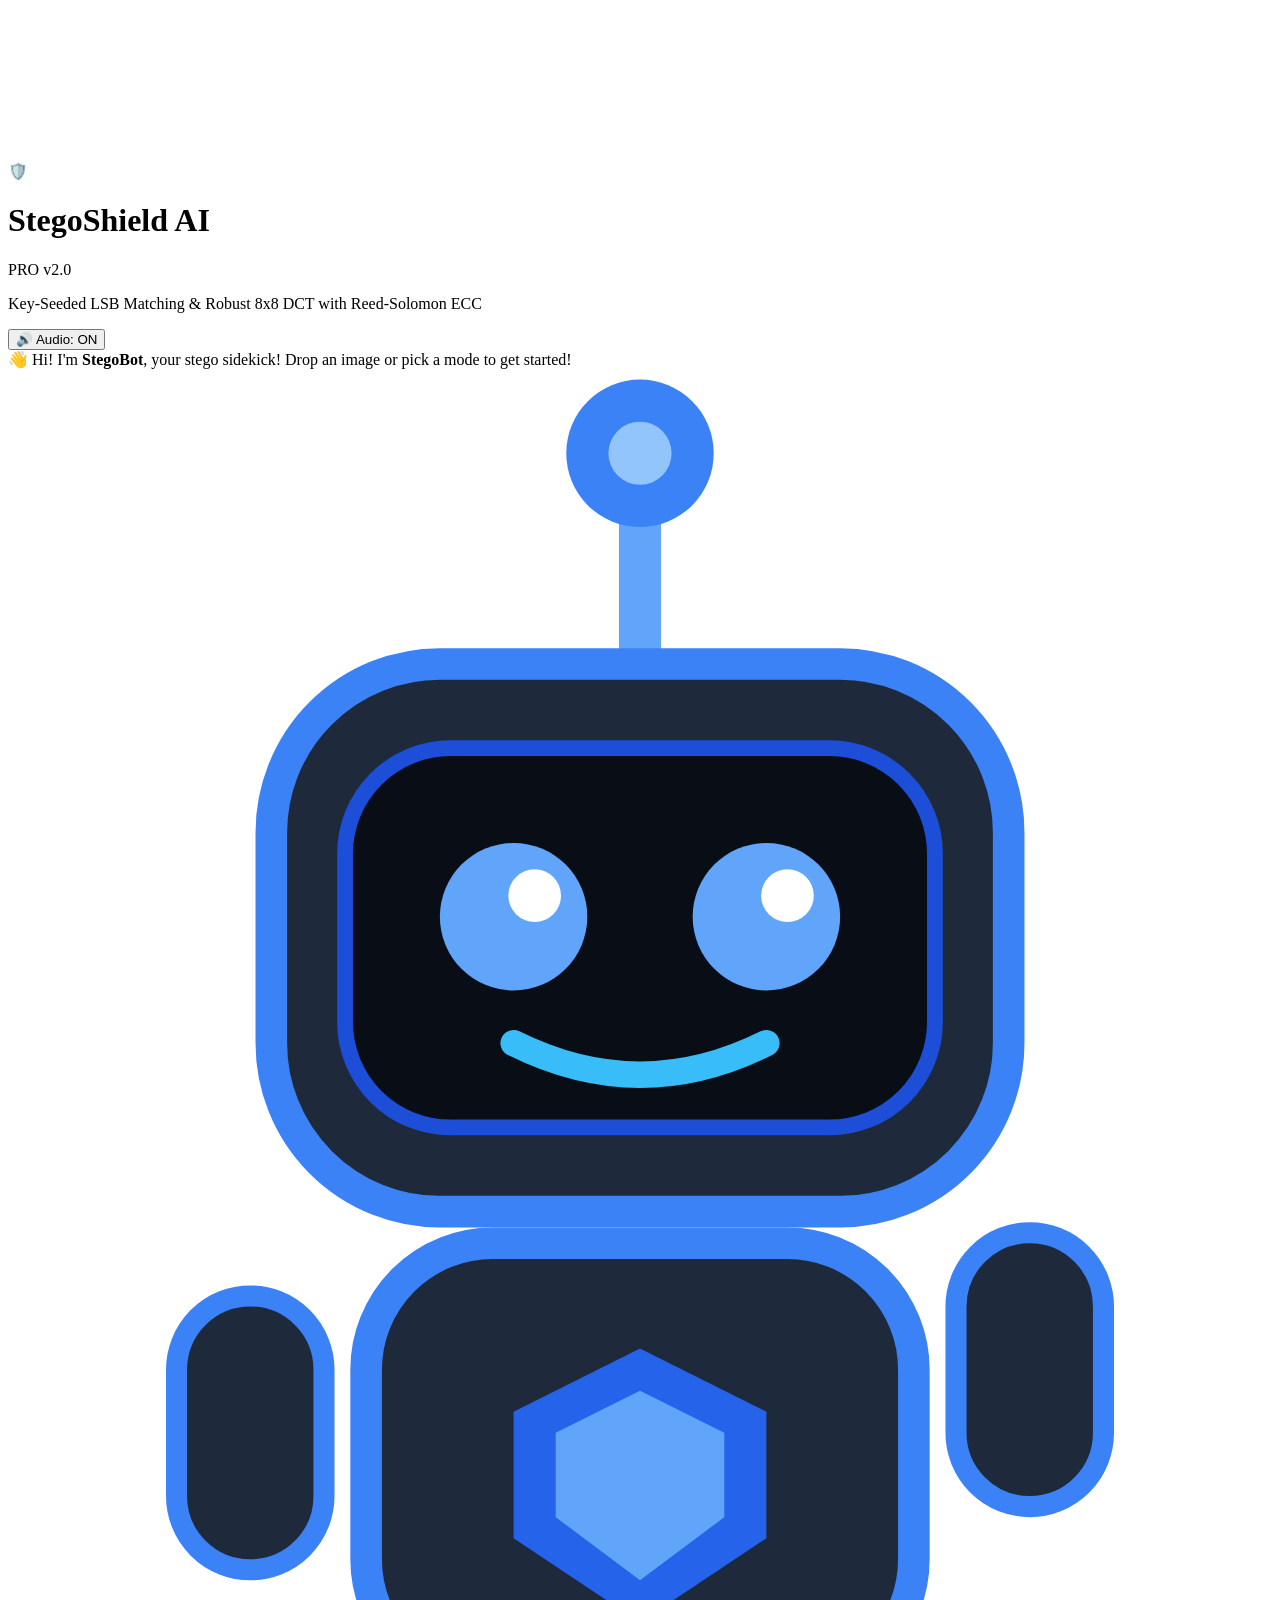
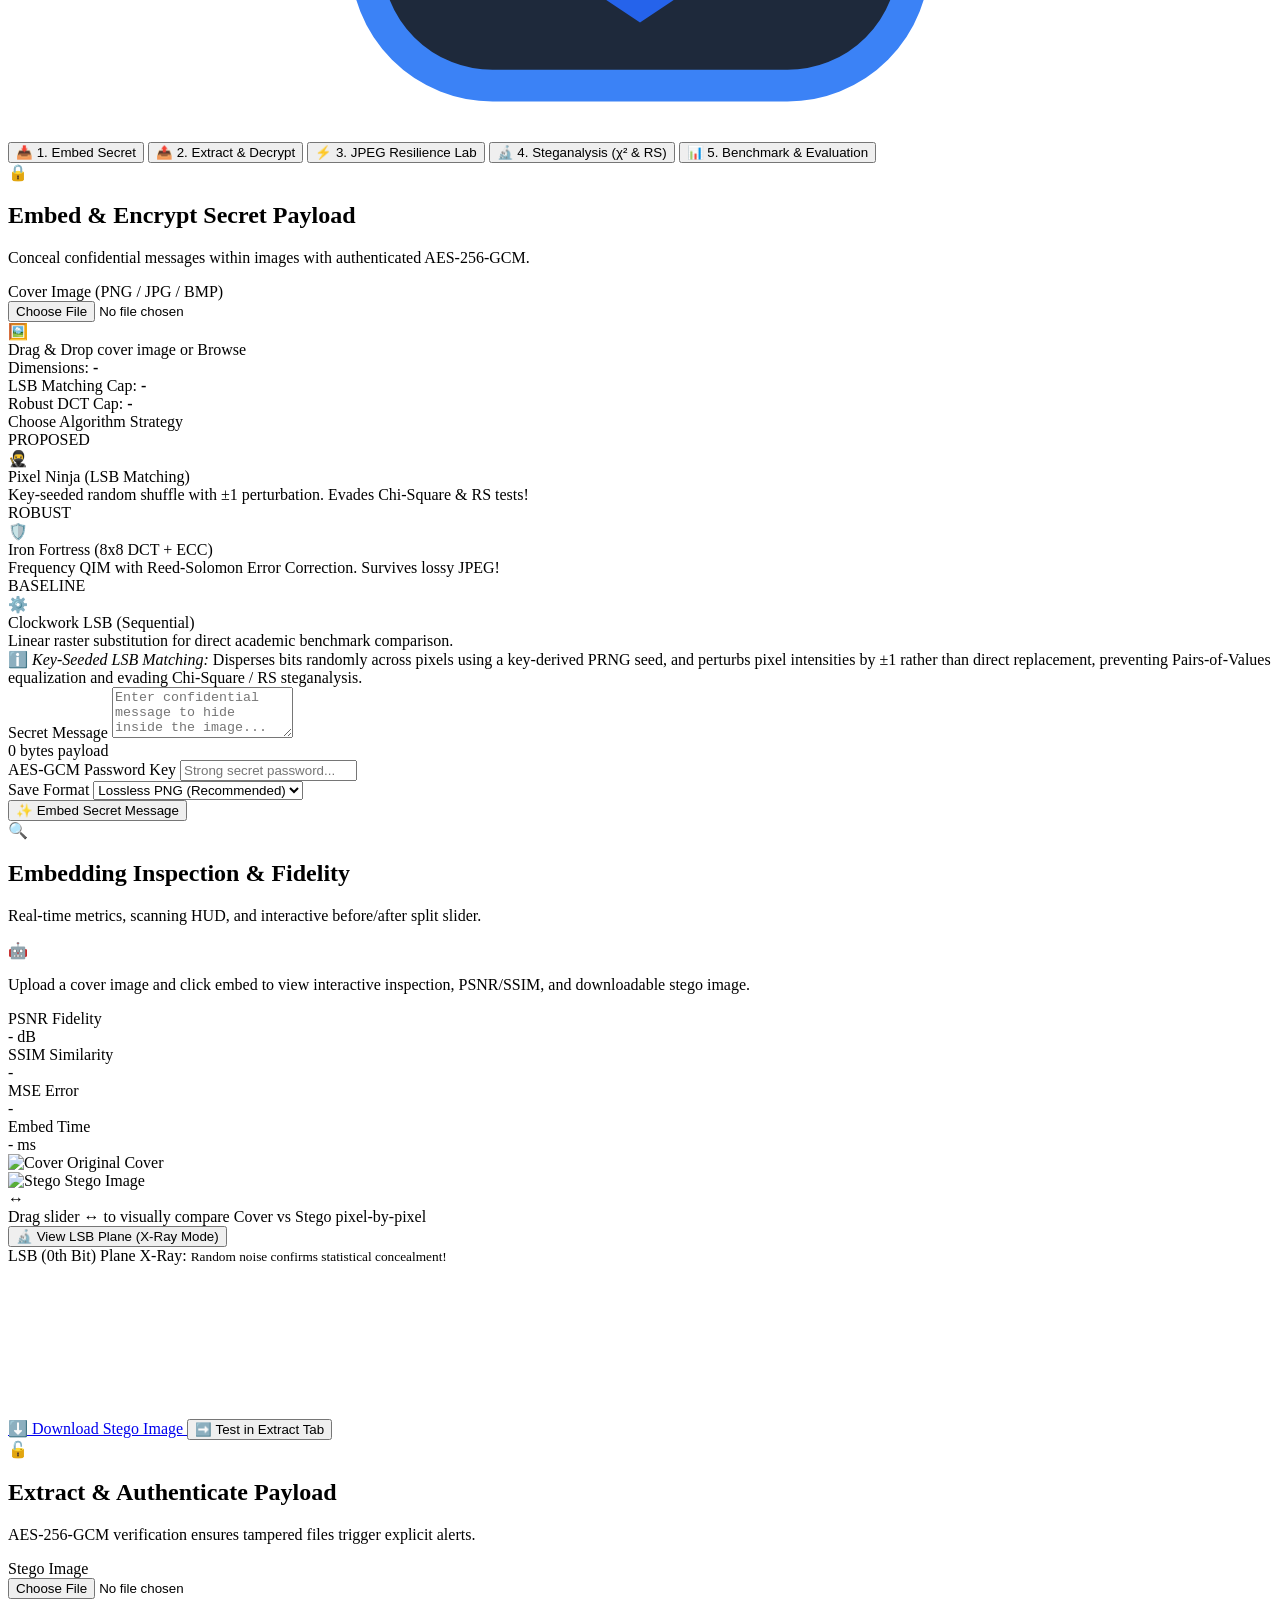
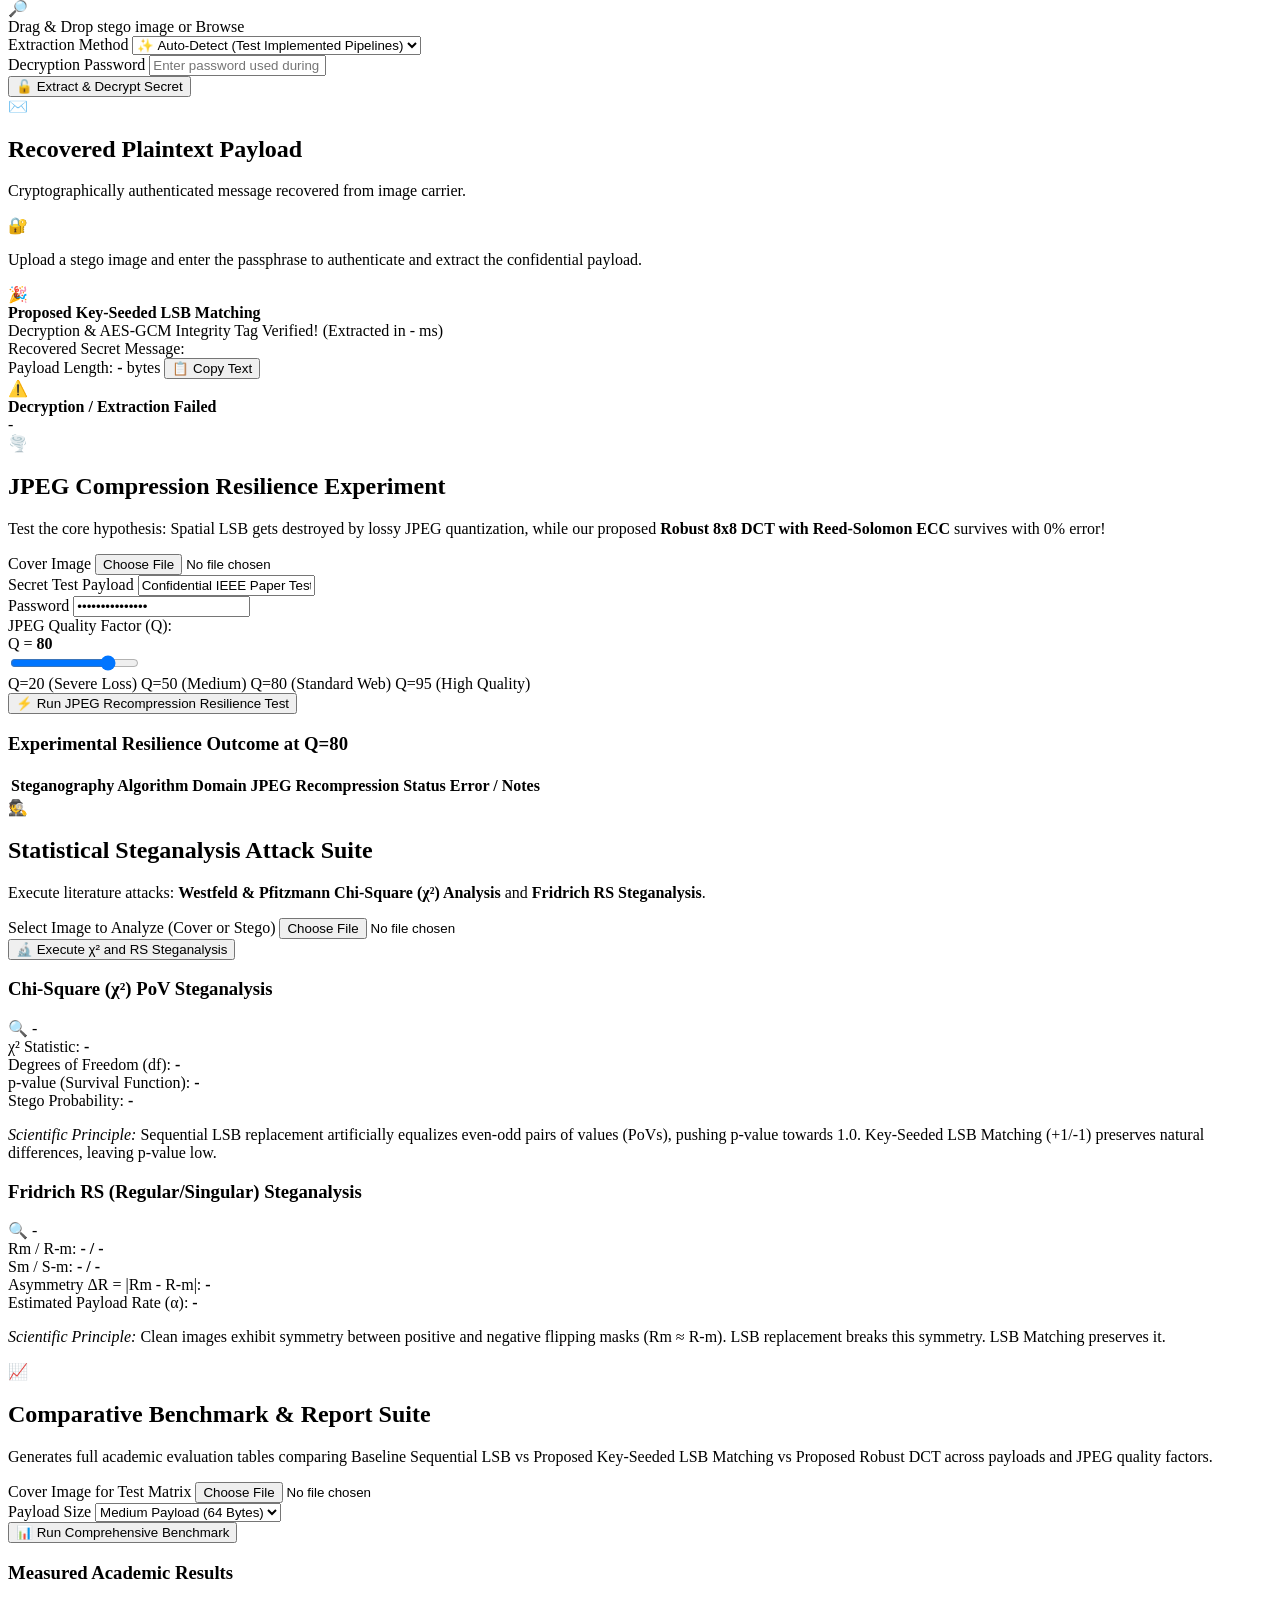
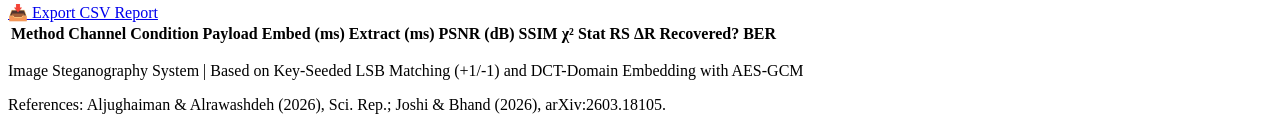
==== index.html @ 486f5456 "Add files via upload" ====
<!DOCTYPE html>
<html lang="en">
<head>
    <meta charset="UTF-8">
    <meta name="viewport" content="width=device-width, initial-scale=1.0">
    <title>StegoShield AI | Interactive Image Steganography Suite</title>
    <link rel="stylesheet" href="/static/css/style.css">
    <link rel="preconnect" href="https://fonts.googleapis.com">
    <link rel="preconnect" href="https://fonts.gstatic.com" crossorigin>
    <link href="https://fonts.googleapis.com/css2?family=Plus+Jakarta+Sans:wght@300;400;500;600;700;800&family=JetBrains+Mono:wght@400;500;600;700&family=Fredoka:wght@500;600;700&display=swap" rel="stylesheet">
</head>
<body>
    <!-- Background Animated Canvas -->
    <canvas id="bgCanvas" class="bg-canvas"></canvas>

    <!-- Confetti Canvas for Celebrations -->
    <canvas id="confettiCanvas" class="confetti-canvas"></canvas>

    <!-- Top Header -->
    <header class="app-header">
        <div class="header-container">
            <div class="logo-group">
                <div class="logo-icon-pulse">
                    <span class="logo-icon">🛡️</span>
                    <span class="pulse-ring"></span>
                </div>
                <div>
                    <div class="brand-row">
                        <h1 class="logo-title">StegoShield AI</h1>
                        <span class="version-tag">PRO v2.0</span>
                    </div>
                    <p class="logo-subtitle">Key-Seeded LSB Matching & Robust 8x8 DCT with Reed-Solomon ECC</p>
                </div>
            </div>

            <div class="header-actions">
                <button id="sfxToggleBtn" class="header-btn sfx-btn" title="Toggle Cyber Audio FX">
                    <span id="sfxIcon">🔊</span> <span class="btn-text">Audio: ON</span>
                </button>
            </div>
        </div>
    </header>

    <!-- Floating Interactive Mascot: StegoBot -->
    <aside class="mascot-container" id="stegoBotMascot" title="Click me to chat!">
        <div class="mascot-speech-bubble" id="mascotBubble">
            <span id="mascotText">👋 Hi! I'm <strong>StegoBot</strong>, your stego sidekick! Drop an image or pick a mode to get started!</span>
            <div class="bubble-arrow"></div>
        </div>
        <div class="mascot-body-wrapper">
            <!-- Animated SVG Robot Mascot -->
            <svg class="mascot-svg" viewBox="0 0 120 130" xmlns="http://www.w3.org/2000/svg">
                <!-- Antenna -->
                <line x1="60" y1="28" x2="60" y2="10" stroke="#60a5fa" stroke-width="4" stroke-linecap="round"/>
                <circle cx="60" cy="8" r="7" fill="#3b82f6" class="antenna-glow"/>
                <circle cx="60" cy="8" r="3" fill="#93c5fd"/>
                <!-- Head -->
                <rect x="25" y="28" width="70" height="52" rx="16" fill="#1e293b" stroke="#3b82f6" stroke-width="3"/>
                <!-- Screen Face -->
                <rect x="32" y="36" width="56" height="36" rx="10" fill="#090d16" stroke="#1d4ed8" stroke-width="1.5"/>
                <!-- Eyes (Animated) -->
                <g class="mascot-eyes">
                    <circle cx="48" cy="52" r="7" fill="#60a5fa" class="robot-eye"/>
                    <circle cx="72" cy="52" r="7" fill="#60a5fa" class="robot-eye"/>
                    <circle cx="50" cy="50" r="2.5" fill="#ffffff"/>
                    <circle cx="74" cy="50" r="2.5" fill="#ffffff"/>
                </g>
                <!-- Mouth / Waveform -->
                <path d="M 48 64 Q 60 70 72 64" fill="transparent" stroke="#38bdf8" stroke-width="2.5" stroke-linecap="round" class="robot-mouth"/>
                <!-- Body -->
                <rect x="34" y="83" width="52" height="42" rx="12" fill="#1e293b" stroke="#3b82f6" stroke-width="3"/>
                <!-- Core Badge (Glowing Shield) -->
                <polygon points="60,93 72,99 72,111 60,119 48,111 48,99" fill="#2563eb" class="core-shield"/>
                <polygon points="60,97 68,101 68,109 60,115 52,109 52,101" fill="#60a5fa"/>
                <!-- Left Hand -->
                <rect x="16" y="88" width="14" height="26" rx="7" fill="#1e293b" stroke="#3b82f6" stroke-width="2" class="left-arm"/>
                <!-- Right Hand (Waving) -->
                <g class="right-arm-wave">
                    <rect x="90" y="82" width="14" height="26" rx="7" fill="#1e293b" stroke="#3b82f6" stroke-width="2"/>
                </g>
            </svg>
            <div class="mascot-shadow"></div>
        </div>
    </aside>

    <!-- Main Container -->
    <main class="main-container">
        <!-- Navigation Tabs -->
        <nav class="nav-tabs" id="mainTabs">
            <button class="tab-btn active" data-tab="embed-tab">
                <span class="tab-icon">📥</span> 1. Embed Secret
            </button>
            <button class="tab-btn" data-tab="extract-tab">
                <span class="tab-icon">📤</span> 2. Extract & Decrypt
            </button>
            <button class="tab-btn" data-tab="jpeg-tab">
                <span class="tab-icon">⚡</span> 3. JPEG Resilience Lab
            </button>
            <button class="tab-btn" data-tab="steganalysis-tab">
                <span class="tab-icon">🔬</span> 4. Steganalysis (χ² & RS)
            </button>
            <button class="tab-btn" data-tab="benchmark-tab">
                <span class="tab-icon">📊</span> 5. Benchmark & Evaluation
            </button>
        </nav>

        <!-- TAB 1: EMBED SECRET -->
        <section id="embed-tab" class="tab-content active">
            <div class="card-grid">
                <!-- Embedding Form -->
                <div class="glass-card">
                    <div class="card-header-styled">
                        <div class="header-icon-box">🔒</div>
                        <div>
                            <h2 class="card-title">Embed & Encrypt Secret Payload</h2>
                            <p class="card-desc">Conceal confidential messages within images with authenticated AES-256-GCM.</p>
                        </div>
                    </div>
                    
                    <form id="embedForm">
                        <div class="form-group">
                            <label class="form-label">Cover Image (PNG / JPG / BMP)</label>
                            <div class="upload-dropzone animated-dropzone" id="embedDropzone">
                                <input type="file" id="embedCoverInput" accept="image/*" class="file-input" required>
                                <div class="dropzone-text">
                                    <div class="upload-art-icon">🖼️</div>
                                    <span class="dropzone-prompt">Drag & Drop cover image or <span class="highlight-link">Browse</span></span>
                                    <span class="file-name" id="embedCoverName"></span>
                                </div>
                            </div>
                            <!-- Live Capacity Indicator -->
                            <div id="capacityInfo" class="capacity-info hidden">
                                <div class="capacity-badge pulse-badge">
                                    <span class="badge-label">Dimensions:</span> <strong id="capDims">-</strong>
                                </div>
                                <div class="capacity-badge">
                                    <span class="badge-label">LSB Matching Cap:</span> <strong id="capMatch">-</strong>
                                </div>
                                <div class="capacity-badge">
                                    <span class="badge-label">Robust DCT Cap:</span> <strong id="capDct">-</strong>
                                </div>
                            </div>
                        </div>

                        <!-- Cartoon Algorithm Selector Cards -->
                        <div class="form-group">
                            <label class="form-label">Choose Algorithm Strategy</label>
                            <div class="algo-cards-grid">
                                <div class="algo-card active" data-algo="matching">
                                    <div class="algo-badge">PROPOSED</div>
                                    <div class="algo-icon">🥷</div>
                                    <div class="algo-title">Pixel Ninja (LSB Matching)</div>
                                    <div class="algo-desc">Key-seeded random shuffle with ±1 perturbation. Evades Chi-Square & RS tests!</div>
                                </div>
                                <div class="algo-card" data-algo="dct">
                                    <div class="algo-badge">ROBUST</div>
                                    <div class="algo-icon">🛡️</div>
                                    <div class="algo-title">Iron Fortress (8x8 DCT + ECC)</div>
                                    <div class="algo-desc">Frequency QIM with Reed-Solomon Error Correction. Survives lossy JPEG!</div>
                                </div>
                                <div class="algo-card" data-algo="sequential">
                                    <div class="algo-badge baseline">BASELINE</div>
                                    <div class="algo-icon">⚙️</div>
                                    <div class="algo-title">Clockwork LSB (Sequential)</div>
                                    <div class="algo-desc">Linear raster substitution for direct academic benchmark comparison.</div>
                                </div>
                            </div>
                            <input type="hidden" id="embedMethod" value="matching">
                            <div class="method-hint" id="methodHint">
                                ℹ️ <em>Key-Seeded LSB Matching:</em> Disperses bits randomly across pixels using a key-derived PRNG seed, and perturbs pixel intensities by ±1 rather than direct replacement, preventing Pairs-of-Values equalization and evading Chi-Square / RS steganalysis.
                            </div>
                        </div>

                        <div class="form-group">
                            <label class="form-label">Secret Message</label>
                            <textarea id="embedMessage" class="form-textarea" rows="3" placeholder="Enter confidential message to hide inside the image..." required></textarea>
                            <div class="char-count"><span id="msgByteCount">0</span> bytes payload</div>
                        </div>

                        <div class="form-row">
                            <div class="form-group flex-1">
                                <label class="form-label">AES-GCM Password Key</label>
                                <input type="password" id="embedPassword" class="form-input" placeholder="Strong secret password..." required>
                            </div>
                            <div class="form-group">
                                <label class="form-label">Save Format</label>
                                <select id="embedFormat" class="form-select">
                                    <option value="png" selected>Lossless PNG (Recommended)</option>
                                    <option value="jpeg">Lossy JPEG (For DCT Mode)</option>
                                </select>
                            </div>
                        </div>

                        <button type="submit" class="btn btn-primary btn-glow" id="embedSubmitBtn">
                            <span>✨ Embed Secret Message</span>
                        </button>
                    </form>
                </div>

                <!-- Embedding Results -->
                <div class="glass-card" id="embedResultCard">
                    <div class="card-header-styled">
                        <div class="header-icon-box accent">🔍</div>
                        <div>
                            <h2 class="card-title">Embedding Inspection & Fidelity</h2>
                            <p class="card-desc">Real-time metrics, scanning HUD, and interactive before/after split slider.</p>
                        </div>
                    </div>

                    <div id="embedPlaceholder" class="empty-state">
                        <div class="empty-animated-robot">🤖</div>
                        <p>Upload a cover image and click embed to view interactive inspection, PSNR/SSIM, and downloadable stego image.</p>
                    </div>

                    <div id="embedResultDetails" class="hidden">
                        <!-- Metrics Badges with Animated Counters -->
                        <div class="metrics-grid">
                            <div class="metric-box">
                                <div class="metric-title">PSNR Fidelity</div>
                                <div class="metric-value text-accent" id="resPsnr">- dB</div>
                            </div>
                            <div class="metric-box">
                                <div class="metric-title">SSIM Similarity</div>
                                <div class="metric-value text-success" id="resSsim">-</div>
                            </div>
                            <div class="metric-box">
                                <div class="metric-title">MSE Error</div>
                                <div class="metric-value" id="resMse">-</div>
                            </div>
                            <div class="metric-box">
                                <div class="metric-title">Embed Time</div>
                                <div class="metric-value" id="resTime">- ms</div>
                            </div>
                        </div>

                        <!-- Interactive Split Comparison Slider -->
                        <div class="split-slider-container" id="splitSliderContainer">
                            <div class="scan-laser-line" id="scanLaser"></div>
                            <div class="split-img-box split-cover">
                                <img id="coverPreview" src="" alt="Cover" class="split-img">
                                <span class="split-label left">Original Cover</span>
                            </div>
                            <div class="split-img-box split-stego" id="stegoSplitLayer">
                                <img id="stegoPreview" src="" alt="Stego" class="split-img">
                                <span class="split-label right">Stego Image</span>
                            </div>
                            <div class="split-handle" id="splitHandle">
                                <div class="handle-line"></div>
                                <div class="handle-knob">↔</div>
                            </div>
                        </div>
                        <div class="slider-tip-text">Drag slider ↔ to visually compare Cover vs Stego pixel-by-pixel</div>

                        <!-- Interactive Bit-Plane X-Ray Canvas -->
                        <div class="bitplane-controls">
                            <button type="button" class="btn btn-secondary btn-sm" id="toggleBitplaneBtn">
                                🔬 View LSB Plane (X-Ray Mode)
                            </button>
                        </div>
                        <div id="bitplaneWrapper" class="bitplane-box hidden">
                            <div class="bitplane-header">
                                <span>LSB (0th Bit) Plane X-Ray:</span>
                                <small id="bitplaneNote">Random noise confirms statistical concealment!</small>
                            </div>
                            <canvas id="bitplaneCanvas" class="bitplane-canvas"></canvas>
                        </div>

                        <div class="action-buttons mt-3">
                            <a id="downloadStegoLink" href="#" download class="btn btn-success btn-glow">
                                ⬇️ Download Stego Image
                            </a>
                            <button id="sendToExtractBtn" class="btn btn-secondary">
                                ➡️ Test in Extract Tab
                            </button>
                        </div>
                    </div>
                </div>
            </div>
        </section>

        <!-- TAB 2: EXTRACT SECRET -->
        <section id="extract-tab" class="tab-content">
            <div class="card-grid">
                <div class="glass-card">
                    <div class="card-header-styled">
                        <div class="header-icon-box">🔓</div>
                        <div>
                            <h2 class="card-title">Extract & Authenticate Payload</h2>
                            <p class="card-desc">AES-256-GCM verification ensures tampered files trigger explicit alerts.</p>
                        </div>
                    </div>
                    
                    <form id="extractForm">
                        <div class="form-group">
                            <label class="form-label">Stego Image</label>
                            <div class="upload-dropzone animated-dropzone" id="extractDropzone">
                                <input type="file" id="extractImageInput" accept="image/*" class="file-input" required>
                                <div class="dropzone-text">
                                    <div class="upload-art-icon">🔎</div>
                                    <span class="dropzone-prompt">Drag & Drop stego image or <span class="highlight-link">Browse</span></span>
                                    <span class="file-name" id="extractImageName"></span>
                                </div>
                            </div>
                        </div>

                        <div class="form-group">
                            <label class="form-label">Extraction Method</label>
                            <select id="extractMethod" class="form-select">
                                <option value="auto" selected>✨ Auto-Detect (Test Implemented Pipelines)</option>
                                <option value="matching">🥷 Proposed: Key-Seeded LSB Matching</option>
                                <option value="dct">🛡️ Proposed: Robust DCT + Reed-Solomon</option>
                                <option value="sequential">⚙️ Baseline: Sequential LSB</option>
                            </select>
                        </div>

                        <div class="form-group">
                            <label class="form-label">Decryption Password</label>
                            <input type="password" id="extractPassword" class="form-input" placeholder="Enter password used during embedding..." required>
                        </div>

                        <button type="submit" class="btn btn-primary btn-glow" id="extractSubmitBtn">
                            <span>🔓 Extract & Decrypt Secret</span>
                        </button>
                    </form>
                </div>

                <div class="glass-card">
                    <div class="card-header-styled">
                        <div class="header-icon-box success">✉️</div>
                        <div>
                            <h2 class="card-title">Recovered Plaintext Payload</h2>
                            <p class="card-desc">Cryptographically authenticated message recovered from image carrier.</p>
                        </div>
                    </div>

                    <div id="extractPlaceholder" class="empty-state">
                        <div class="empty-animated-robot">🔐</div>
                        <p>Upload a stego image and enter the passphrase to authenticate and extract the confidential payload.</p>
                    </div>

                    <div id="extractResultDetails" class="hidden">
                        <div class="status-banner success-banner pulse-border">
                            <span class="banner-icon">🎉</span>
                            <div>
                                <strong id="extractMethodBadge">Proposed Key-Seeded LSB Matching</strong>
                                <div>Decryption & AES-GCM Integrity Tag Verified! (Extracted in <span id="extractTime">-</span> ms)</div>
                            </div>
                        </div>

                        <div class="form-group mt-4">
                            <label class="form-label">Recovered Secret Message:</label>
                            <div class="recovered-box" id="extractedMessageText"></div>
                        </div>

                        <div class="meta-row">
                            <span>Payload Length: <strong id="extractedLength">-</strong> bytes</span>
                            <button id="copyExtractedBtn" class="btn btn-sm btn-secondary">📋 Copy Text</button>
                        </div>
                    </div>

                    <div id="extractErrorDetails" class="hidden">
                        <div class="status-banner error-banner">
                            <span class="banner-icon">⚠️</span>
                            <div>
                                <strong>Decryption / Extraction Failed</strong>
                                <div id="extractErrorMsg">-</div>
                            </div>
                        </div>
                    </div>
                </div>
            </div>
        </section>

        <!-- TAB 3: JPEG RESILIENCE LAB -->
        <section id="jpeg-tab" class="tab-content">
            <div class="glass-card">
                <div class="card-header-styled">
                    <div class="header-icon-box warning">🌪️</div>
                    <div>
                        <h2 class="card-title">JPEG Compression Resilience Experiment</h2>
                        <p class="card-desc">
                            Test the core hypothesis: Spatial LSB gets destroyed by lossy JPEG quantization, while our proposed <strong>Robust 8x8 DCT with Reed-Solomon ECC</strong> survives with 0% error!
                        </p>
                    </div>
                </div>

                <div class="lab-controls">
                    <div class="form-row">
                        <div class="form-group flex-1">
                            <label class="form-label">Cover Image</label>
                            <input type="file" id="jpegLabCover" accept="image/*" class="form-input">
                        </div>
                        <div class="form-group flex-1">
                            <label class="form-label">Secret Test Payload</label>
                            <input type="text" id="jpegLabMessage" value="Confidential IEEE Paper Test Message 2026!" class="form-input">
                        </div>
                        <div class="form-group">
                            <label class="form-label">Password</label>
                            <input type="password" id="jpegLabPassword" value="RobustSecret123" class="form-input">
                        </div>
                    </div>

                    <div class="slider-group">
                        <div class="slider-header-flex">
                            <label class="form-label">JPEG Quality Factor (Q):</label>
                            <div class="slider-badge" id="jpegQBadge">Q = <strong id="jpegQVal">80</strong></div>
                        </div>
                        <input type="range" id="jpegQSlider" min="20" max="95" value="80" class="form-slider">
                        <div class="slider-ticks">
                            <span>Q=20 (Severe Loss)</span>
                            <span>Q=50 (Medium)</span>
                            <span>Q=80 (Standard Web)</span>
                            <span>Q=95 (High Quality)</span>
                        </div>
                    </div>

                    <button class="btn btn-accent btn-glow mt-3" id="runJpegLabBtn">
                        ⚡ Run JPEG Recompression Resilience Test
                    </button>
                </div>

                <!-- Results Table -->
                <div id="jpegLabResults" class="mt-4 hidden">
                    <h3 class="subsection-title">Experimental Resilience Outcome at Q=<span id="reportQ">80</span></h3>
                    <div class="table-responsive">
                        <table class="data-table">
                            <thead>
                                <tr>
                                    <th>Steganography Algorithm</th>
                                    <th>Domain</th>
                                    <th>JPEG Recompression Status</th>
                                    <th>Error / Notes</th>
                                </tr>
                            </thead>
                            <tbody id="jpegLabTableBody">
                                <!-- Populated dynamically -->
                            </tbody>
                        </table>
                    </div>
                </div>
            </div>
        </section>

        <!-- TAB 4: STEGANALYSIS LAB (CHI-SQUARE & RS) -->
        <section id="steganalysis-tab" class="tab-content">
            <div class="glass-card">
                <div class="card-header-styled">
                    <div class="header-icon-box danger">🕵️</div>
                    <div>
                        <h2 class="card-title">Statistical Steganalysis Attack Suite</h2>
                        <p class="card-desc">
                            Execute literature attacks: <strong>Westfeld & Pfitzmann Chi-Square (χ²) Analysis</strong> and <strong>Fridrich RS Steganalysis</strong>.
                        </p>
                    </div>
                </div>

                <div class="form-row">
                    <div class="form-group flex-1">
                        <label class="form-label">Select Image to Analyze (Cover or Stego)</label>
                        <input type="file" id="steganalysisInput" accept="image/*" class="form-input">
                    </div>
                    <div class="form-group align-end">
                        <button class="btn btn-primary btn-glow" id="runSteganalysisBtn">
                            🔬 Execute χ² and RS Steganalysis
                        </button>
                    </div>
                </div>

                <div id="steganalysisResults" class="mt-4 hidden">
                    <div class="card-grid">
                        <!-- Chi Square Card -->
                        <div class="metric-card hover-glow">
                            <h3 class="metric-card-title">Chi-Square (χ²) PoV Steganalysis</h3>
                            <div class="verdict-banner" id="chiVerdictBanner">
                                <span id="chiVerdictIcon">🔍</span> <span id="chiVerdictText">-</span>
                            </div>
                            <div class="metric-list">
                                <div class="metric-item">
                                    <span>χ² Statistic:</span> <strong id="chiStat">-</strong>
                                </div>
                                <div class="metric-item">
                                    <span>Degrees of Freedom (df):</span> <strong id="chiDf">-</strong>
                                </div>
                                <div class="metric-item">
                                    <span>p-value (Survival Function):</span> <strong id="chiPval">-</strong>
                                </div>
                                <div class="metric-item">
                                    <span>Stego Probability:</span> <strong id="chiProb">-</strong>
                                </div>
                            </div>
                            <p class="metric-explanation">
                                <em>Scientific Principle:</em> Sequential LSB replacement artificially equalizes even-odd pairs of values (PoVs), pushing p-value towards 1.0. Key-Seeded LSB Matching (+1/-1) preserves natural differences, leaving p-value low.
                            </p>
                        </div>

                        <!-- RS Steganalysis Card -->
                        <div class="metric-card hover-glow">
                            <h3 class="metric-card-title">Fridrich RS (Regular/Singular) Steganalysis</h3>
                            <div class="verdict-banner" id="rsVerdictBanner">
                                <span id="rsVerdictIcon">🔍</span> <span id="rsVerdictText">-</span>
                            </div>
                            <div class="metric-list">
                                <div class="metric-item">
                                    <span>Rm / R-m:</span> <strong><span id="rsRm">-</span> / <span id="rsRneg">-</span></strong>
                                </div>
                                <div class="metric-item">
                                    <span>Sm / S-m:</span> <strong><span id="rsSm">-</span> / <span id="rsSneg">-</span></strong>
                                </div>
                                <div class="metric-item">
                                    <span>Asymmetry ΔR = |Rm - R-m|:</span> <strong id="rsDeltaR">-</strong>
                                </div>
                                <div class="metric-item">
                                    <span>Estimated Payload Rate (α):</span> <strong id="rsPayload">-</strong>
                                </div>
                            </div>
                            <p class="metric-explanation">
                                <em>Scientific Principle:</em> Clean images exhibit symmetry between positive and negative flipping masks (Rm ≈ R-m). LSB replacement breaks this symmetry. LSB Matching preserves it.
                            </p>
                        </div>
                    </div>
                </div>
            </div>
        </section>

        <!-- TAB 5: BENCHMARK & EVALUATION -->
        <section id="benchmark-tab" class="tab-content">
            <div class="glass-card">
                <div class="card-header-styled">
                    <div class="header-icon-box accent">📈</div>
                    <div>
                        <h2 class="card-title">Comparative Benchmark & Report Suite</h2>
                        <p class="card-desc">
                            Generates full academic evaluation tables comparing Baseline Sequential LSB vs Proposed Key-Seeded LSB Matching vs Proposed Robust DCT across payloads and JPEG quality factors.
                        </p>
                    </div>
                </div>

                <div class="form-row">
                    <div class="form-group flex-1">
                        <label class="form-label">Cover Image for Test Matrix</label>
                        <input type="file" id="benchCoverInput" accept="image/*" class="form-input">
                    </div>
                    <div class="form-group">
                        <label class="form-label">Payload Size</label>
                        <select id="benchPayloadSize" class="form-select">
                            <option value="32">Small Payload (32 Bytes)</option>
                            <option value="64" selected>Medium Payload (64 Bytes)</option>
                            <option value="128">Large Payload (128 Bytes)</option>
                        </select>
                    </div>
                    <div class="form-group align-end">
                        <button class="btn btn-primary btn-glow" id="runBenchmarkBtn">
                            📊 Run Comprehensive Benchmark
                        </button>
                    </div>
                </div>

                <div id="benchResults" class="mt-4 hidden">
                    <div class="bench-header-row">
                        <h3 class="subsection-title">Measured Academic Results</h3>
                        <a id="downloadBenchCsv" href="#" download class="btn btn-secondary btn-sm">
                            📥 Export CSV Report
                        </a>
                    </div>
                    <div class="table-responsive">
                        <table class="data-table" id="benchTable">
                            <thead>
                                <tr>
                                    <th>Method</th>
                                    <th>Channel Condition</th>
                                    <th>Payload</th>
                                    <th>Embed (ms)</th>
                                    <th>Extract (ms)</th>
                                    <th>PSNR (dB)</th>
                                    <th>SSIM</th>
                                    <th>χ² Stat</th>
                                    <th>RS ΔR</th>
                                    <th>Recovered?</th>
                                    <th>BER</th>
                                </tr>
                            </thead>
                            <tbody id="benchTableBody">
                                <!-- Dynamic rows -->
                            </tbody>
                        </table>
                    </div>
                </div>
            </div>
        </section>
    </main>

    <!-- Footer -->
    <footer class="app-footer">
        <p>Image Steganography System | Based on Key-Seeded LSB Matching (+1/-1) and DCT-Domain Embedding with AES-GCM</p>
        <p class="footer-ref">References: Aljughaiman & Alrawashdeh (2026), Sci. Rep.; Joshi & Bhand (2026), arXiv:2603.18105.</p>
    </footer>

    <script src="/static/js/main.js"></script>
</body>
</html>
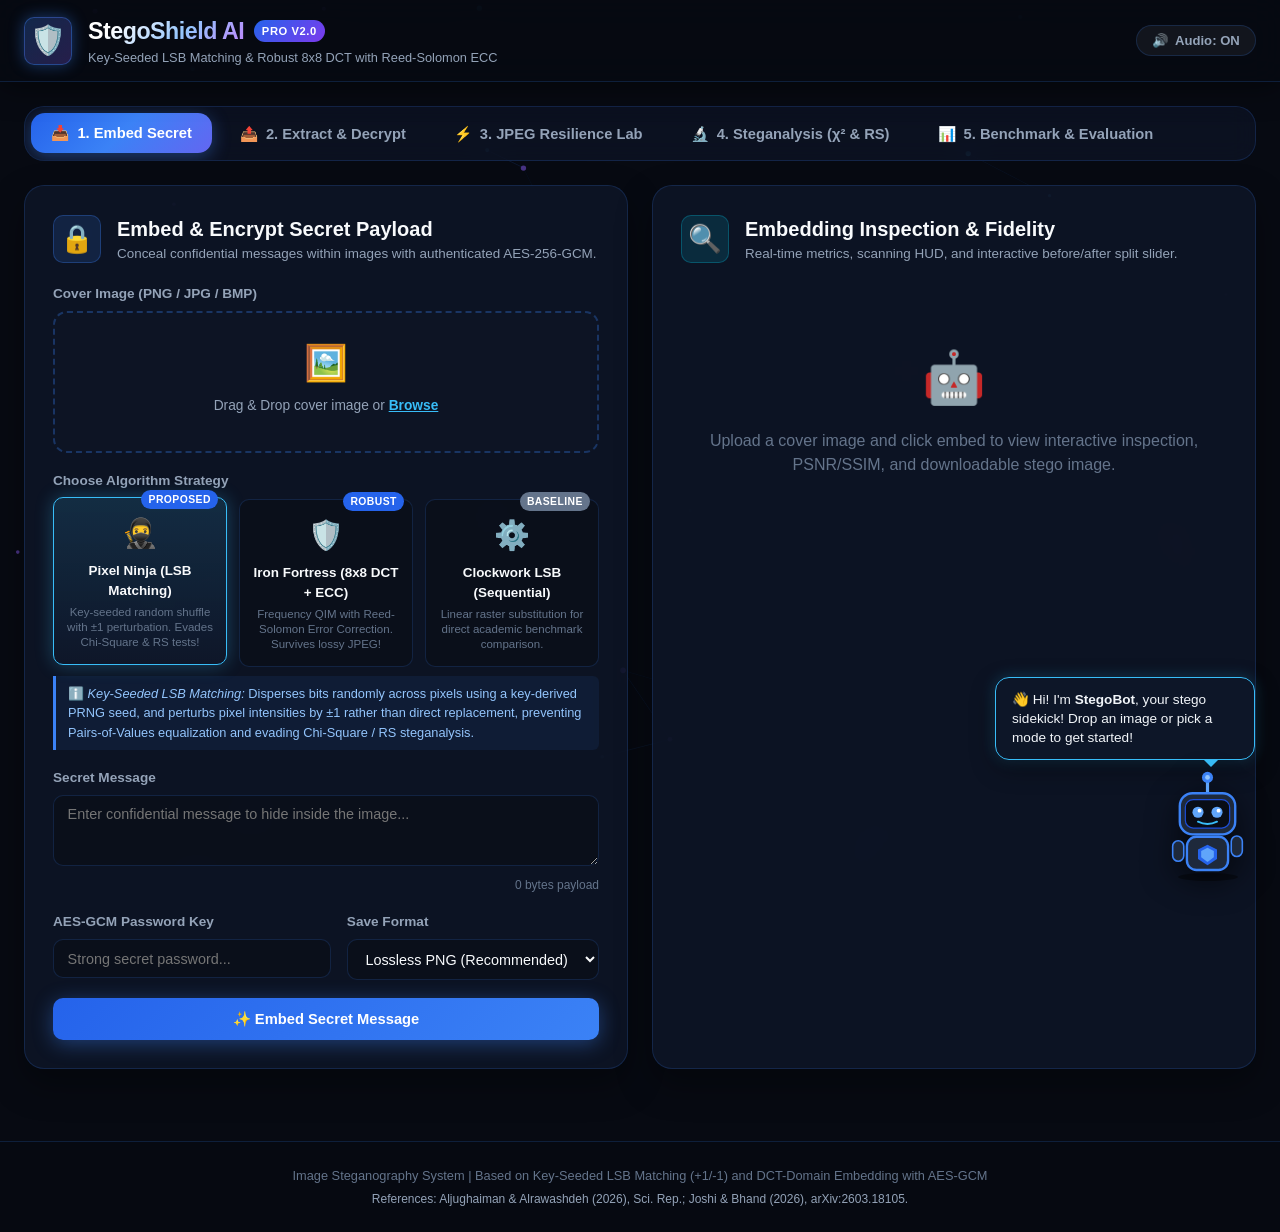
==== commit 37ac9f21: "Update index.html" ====
--- a/index.html
+++ b/index.html
@@ -4,7 +4,7 @@
     <meta charset="UTF-8">
     <meta name="viewport" content="width=device-width, initial-scale=1.0">
     <title>StegoShield AI | Interactive Image Steganography Suite</title>
-    <link rel="stylesheet" href="/static/css/style.css">
+    <link rel="stylesheet" href="./style.css">
     <link rel="preconnect" href="https://fonts.googleapis.com">
     <link rel="preconnect" href="https://fonts.gstatic.com" crossorigin>
     <link href="https://fonts.googleapis.com/css2?family=Plus+Jakarta+Sans:wght@300;400;500;600;700;800&family=JetBrains+Mono:wght@400;500;600;700&family=Fredoka:wght@500;600;700&display=swap" rel="stylesheet">
@@ -595,6 +595,6 @@
         <p class="footer-ref">References: Aljughaiman & Alrawashdeh (2026), Sci. Rep.; Joshi & Bhand (2026), arXiv:2603.18105.</p>
     </footer>
 
-    <script src="/static/js/main.js"></script>
+    <script src="./main.js"></script>
 </body>
 </html>
--- a/style.css
+++ b/style.css
@@ -0,0 +1,1227 @@
+:root {
+    --bg-main: #070a12;
+    --bg-card: rgba(15, 23, 42, 0.75);
+    --bg-card-hover: rgba(22, 33, 62, 0.9);
+    --border-color: rgba(59, 130, 246, 0.18);
+    --border-glow: rgba(59, 130, 246, 0.5);
+    --border-focus: #38bdf8;
+    --text-primary: #f8fafc;
+    --text-secondary: #94a3b8;
+    --text-muted: #64748b;
+    --accent: #3b82f6;
+    --accent-hover: #2563eb;
+    --accent-glow: rgba(59, 130, 246, 0.4);
+    --cyan: #06b6d4;
+    --cyan-glow: rgba(6, 182, 212, 0.4);
+    --purple: #8b5cf6;
+    --purple-glow: rgba(139, 92, 246, 0.4);
+    --success: #10b981;
+    --success-bg: rgba(16, 185, 129, 0.14);
+    --success-glow: rgba(16, 185, 129, 0.4);
+    --warning: #f59e0b;
+    --warning-bg: rgba(245, 158, 11, 0.14);
+    --danger: #ef4444;
+    --danger-bg: rgba(239, 68, 68, 0.14);
+    --danger-glow: rgba(239, 68, 68, 0.4);
+    --radius-xl: 20px;
+    --radius-lg: 14px;
+    --radius-md: 10px;
+    --radius-sm: 6px;
+    --font-sans: 'Plus Jakarta Sans', -apple-system, BlinkMacSystemFont, 'Segoe UI', Roboto, sans-serif;
+    --font-mono: 'JetBrains Mono', monospace;
+    --font-fun: 'Fredoka', cursive, sans-serif;
+}
+
+* {
+    box-sizing: border-box;
+    margin: 0;
+    padding: 0;
+}
+
+body {
+    background-color: var(--bg-main);
+    color: var(--text-primary);
+    font-family: var(--font-sans);
+    line-height: 1.5;
+    min-height: 100vh;
+    display: flex;
+    flex-direction: column;
+    position: relative;
+    overflow-x: hidden;
+}
+
+/* Background Animated Canvas */
+.bg-canvas {
+    position: fixed;
+    top: 0;
+    left: 0;
+    width: 100vw;
+    height: 100vh;
+    z-index: -1;
+    pointer-events: none;
+    opacity: 0.7;
+}
+
+/* Confetti Canvas */
+.confetti-canvas {
+    position: fixed;
+    top: 0;
+    left: 0;
+    width: 100vw;
+    height: 100vh;
+    z-index: 9999;
+    pointer-events: none;
+}
+
+/* Header */
+.app-header {
+    border-bottom: 1px solid var(--border-color);
+    background: rgba(7, 10, 18, 0.85);
+    backdrop-filter: blur(16px);
+    position: sticky;
+    top: 0;
+    z-index: 100;
+    box-shadow: 0 4px 30px rgba(0, 0, 0, 0.5);
+}
+
+.header-container {
+    max-width: 1320px;
+    margin: 0 auto;
+    padding: 0.85rem 1.5rem;
+    display: flex;
+    justify-content: space-between;
+    align-items: center;
+}
+
+.logo-group {
+    display: flex;
+    align-items: center;
+    gap: 1rem;
+}
+
+.logo-icon-pulse {
+    position: relative;
+    display: flex;
+    align-items: center;
+    justify-content: center;
+    width: 48px;
+    height: 48px;
+    background: linear-gradient(135deg, rgba(59, 130, 246, 0.25), rgba(139, 92, 246, 0.25));
+    border-radius: var(--radius-md);
+    border: 1px solid rgba(59, 130, 246, 0.4);
+    box-shadow: 0 0 15px var(--accent-glow);
+}
+
+.logo-icon {
+    font-size: 1.8rem;
+    animation: shieldFloat 3s ease-in-out infinite;
+}
+
+@keyframes shieldFloat {
+    0%, 100% { transform: translateY(0); }
+    50% { transform: translateY(-3px); }
+}
+
+.pulse-ring {
+    position: absolute;
+    width: 100%;
+    height: 100%;
+    border-radius: var(--radius-md);
+    border: 1px solid var(--accent);
+    animation: pulseRing 2.5s infinite;
+    opacity: 0;
+}
+
+@keyframes pulseRing {
+    0% { transform: scale(0.9); opacity: 0.8; }
+    100% { transform: scale(1.35); opacity: 0; }
+}
+
+.brand-row {
+    display: flex;
+    align-items: center;
+    gap: 0.6rem;
+}
+
+.logo-title {
+    font-size: 1.45rem;
+    font-weight: 800;
+    letter-spacing: -0.02em;
+    background: linear-gradient(135deg, #ffffff 20%, #93c5fd 60%, #c084fc 100%);
+    -webkit-background-clip: text;
+    -webkit-text-fill-color: transparent;
+}
+
+.version-tag {
+    font-size: 0.7rem;
+    font-weight: 700;
+    background: linear-gradient(135deg, #2563eb, #7c3aed);
+    color: #fff;
+    padding: 0.15rem 0.5rem;
+    border-radius: 9999px;
+    text-transform: uppercase;
+    letter-spacing: 0.05em;
+}
+
+.logo-subtitle {
+    font-size: 0.8rem;
+    color: var(--text-secondary);
+}
+
+.header-actions {
+    display: flex;
+    align-items: center;
+    gap: 0.75rem;
+}
+
+.header-btn {
+    display: inline-flex;
+    align-items: center;
+    gap: 0.45rem;
+    padding: 0.45rem 0.95rem;
+    border-radius: 9999px;
+    font-size: 0.82rem;
+    font-weight: 600;
+    cursor: pointer;
+    transition: all 0.25s ease;
+    text-decoration: none;
+    border: 1px solid var(--border-color);
+}
+
+.sfx-btn {
+    background: rgba(255, 255, 255, 0.05);
+    color: var(--text-secondary);
+}
+
+.sfx-btn:hover {
+    background: rgba(59, 130, 246, 0.15);
+    color: #93c5fd;
+    border-color: var(--accent);
+}
+
+.sfx-btn.muted {
+    opacity: 0.6;
+}
+
+.report-btn {
+    background: linear-gradient(135deg, rgba(59, 130, 246, 0.2), rgba(139, 92, 246, 0.2));
+    color: #bfdbfe;
+    border-color: rgba(59, 130, 246, 0.4);
+    box-shadow: 0 0 10px rgba(59, 130, 246, 0.2);
+}
+
+.report-btn:hover {
+    background: linear-gradient(135deg, #2563eb, #7c3aed);
+    color: #fff;
+    transform: translateY(-2px);
+    box-shadow: 0 4px 15px var(--accent-glow);
+}
+
+/* ========================================================
+   FLOATING CARTOON MASCOT: STEGOBOT
+======================================================== */
+.mascot-container {
+    position: fixed;
+    bottom: 25px;
+    right: 25px;
+    z-index: 900;
+    display: flex;
+    flex-direction: column;
+    align-items: flex-end;
+    cursor: pointer;
+    user-select: none;
+}
+
+.mascot-speech-bubble {
+    background: rgba(15, 23, 42, 0.92);
+    border: 1.5px solid #38bdf8;
+    color: #f1f5f9;
+    padding: 0.75rem 1rem;
+    border-radius: var(--radius-lg);
+    font-size: 0.85rem;
+    line-height: 1.4;
+    max-width: 260px;
+    margin-bottom: 10px;
+    box-shadow: 0 8px 25px rgba(0, 0, 0, 0.4), 0 0 15px rgba(56, 189, 248, 0.25);
+    position: relative;
+    backdrop-filter: blur(12px);
+    transform-origin: bottom right;
+    animation: bubblePop 0.4s cubic-bezier(0.175, 0.885, 0.32, 1.275);
+}
+
+@keyframes bubblePop {
+    0% { transform: scale(0.6); opacity: 0; }
+    100% { transform: scale(1); opacity: 1; }
+}
+
+.bubble-arrow {
+    position: absolute;
+    bottom: -8px;
+    right: 35px;
+    width: 0;
+    height: 0;
+    border-left: 8px solid transparent;
+    border-right: 8px solid transparent;
+    border-top: 8px solid #38bdf8;
+}
+
+.mascot-body-wrapper {
+    position: relative;
+    width: 95px;
+    height: 105px;
+    display: flex;
+    justify-content: center;
+    align-items: center;
+    animation: mascotFloat 3.5s ease-in-out infinite;
+}
+
+@keyframes mascotFloat {
+    0%, 100% { transform: translateY(0); }
+    50% { transform: translateY(-10px); }
+}
+
+.mascot-svg {
+    width: 100%;
+    height: 100%;
+    filter: drop-shadow(0 10px 15px rgba(0, 0, 0, 0.6));
+}
+
+.antenna-glow {
+    animation: antennaPulse 1.8s infinite;
+}
+
+@keyframes antennaPulse {
+    0%, 100% { fill: #3b82f6; filter: drop-shadow(0 0 2px #60a5fa); }
+    50% { fill: #38bdf8; filter: drop-shadow(0 0 8px #38bdf8); }
+}
+
+.mascot-eyes .robot-eye {
+    animation: eyeBlink 4s infinite;
+    transform-origin: center;
+}
+
+@keyframes eyeBlink {
+    0%, 46%, 50%, 100% { transform: scaleY(1); }
+    48% { transform: scaleY(0.1); }
+}
+
+.right-arm-wave {
+    transform-origin: 95px 95px;
+    animation: armWave 2s ease-in-out infinite;
+}
+
+@keyframes armWave {
+    0%, 100% { transform: rotate(0deg); }
+    50% { transform: rotate(-25deg); }
+}
+
+.core-shield {
+    animation: shieldGlow 2s ease-in-out infinite alternate;
+}
+
+@keyframes shieldGlow {
+    from { fill: #2563eb; }
+    to { fill: #38bdf8; }
+}
+
+.mascot-shadow {
+    position: absolute;
+    bottom: -6px;
+    width: 60px;
+    height: 8px;
+    background: rgba(0, 0, 0, 0.4);
+    border-radius: 50%;
+    animation: shadowPulse 3.5s ease-in-out infinite;
+}
+
+@keyframes shadowPulse {
+    0%, 100% { transform: scale(1); opacity: 0.6; }
+    50% { transform: scale(0.75); opacity: 0.25; }
+}
+
+/* ========================================================
+   NAVIGATION TABS
+======================================================== */
+.main-container {
+    max-width: 1320px;
+    margin: 1.5rem auto;
+    padding: 0 1.5rem;
+    flex: 1;
+    width: 100%;
+}
+
+.nav-tabs {
+    display: flex;
+    gap: 0.5rem;
+    background: rgba(15, 23, 42, 0.6);
+    padding: 0.4rem;
+    border-radius: var(--radius-xl);
+    border: 1px solid var(--border-color);
+    margin-bottom: 1.5rem;
+    overflow-x: auto;
+    backdrop-filter: blur(12px);
+}
+
+.tab-btn {
+    background: transparent;
+    border: none;
+    color: var(--text-secondary);
+    padding: 0.7rem 1.25rem;
+    border-radius: var(--radius-lg);
+    font-family: inherit;
+    font-size: 0.92rem;
+    font-weight: 600;
+    cursor: pointer;
+    transition: all 0.25s cubic-bezier(0.4, 0, 0.2, 1);
+    display: flex;
+    align-items: center;
+    gap: 0.5rem;
+    white-space: nowrap;
+}
+
+.tab-btn:hover {
+    color: var(--text-primary);
+    background: rgba(255, 255, 255, 0.05);
+    transform: translateY(-1px);
+}
+
+.tab-btn.active {
+    background: linear-gradient(135deg, #2563eb 0%, #3b82f6 50%, #6366f1 100%);
+    color: #fff;
+    box-shadow: 0 4px 18px var(--accent-glow);
+    transform: translateY(-1px);
+}
+
+.tab-content {
+    display: none;
+}
+
+.tab-content.active {
+    display: block;
+    animation: tabFadeIn 0.35s ease-in-out;
+}
+
+@keyframes tabFadeIn {
+    from { opacity: 0; transform: translateY(8px); }
+    to { opacity: 1; transform: translateY(0); }
+}
+
+/* ========================================================
+   CARDS & GRIDS
+======================================================== */
+.card-grid {
+    display: grid;
+    grid-template-columns: 1fr 1fr;
+    gap: 1.5rem;
+}
+
+@media (max-width: 960px) {
+    .card-grid {
+        grid-template-columns: 1fr;
+    }
+}
+
+.glass-card {
+    background: var(--bg-card);
+    border: 1px solid var(--border-color);
+    border-radius: var(--radius-xl);
+    padding: 1.75rem;
+    box-shadow: 0 15px 35px rgba(0, 0, 0, 0.35);
+    backdrop-filter: blur(20px);
+    transition: border-color 0.3s, box-shadow 0.3s;
+    position: relative;
+}
+
+.glass-card:hover {
+    border-color: rgba(59, 130, 246, 0.35);
+    box-shadow: 0 20px 40px rgba(0, 0, 0, 0.45), 0 0 20px rgba(59, 130, 246, 0.1);
+}
+
+.card-header-styled {
+    display: flex;
+    align-items: center;
+    gap: 1rem;
+    margin-bottom: 1.25rem;
+}
+
+.header-icon-box {
+    font-size: 1.7rem;
+    width: 48px;
+    height: 48px;
+    border-radius: var(--radius-md);
+    display: flex;
+    align-items: center;
+    justify-content: center;
+    background: rgba(59, 130, 246, 0.15);
+    border: 1px solid rgba(59, 130, 246, 0.3);
+    flex-shrink: 0;
+}
+
+.header-icon-box.accent { background: rgba(6, 182, 212, 0.15); border-color: rgba(6, 182, 212, 0.3); }
+.header-icon-box.success { background: var(--success-bg); border-color: rgba(16, 185, 129, 0.3); }
+.header-icon-box.warning { background: var(--warning-bg); border-color: rgba(245, 158, 11, 0.3); }
+.header-icon-box.danger { background: var(--danger-bg); border-color: rgba(239, 68, 68, 0.3); }
+
+.card-title {
+    font-size: 1.25rem;
+    font-weight: 700;
+    color: var(--text-primary);
+}
+
+.card-desc {
+    font-size: 0.84rem;
+    color: var(--text-secondary);
+}
+
+/* ========================================================
+   CARTOON ALGORITHM SELECTOR CARDS
+======================================================== */
+.algo-cards-grid {
+    display: grid;
+    grid-template-columns: repeat(3, 1fr);
+    gap: 0.75rem;
+    margin-top: 0.5rem;
+}
+
+@media (max-width: 600px) {
+    .algo-cards-grid {
+        grid-template-columns: 1fr;
+    }
+}
+
+.algo-card {
+    background: rgba(11, 15, 25, 0.8);
+    border: 1.5px solid var(--border-color);
+    border-radius: var(--radius-md);
+    padding: 0.85rem 0.75rem;
+    cursor: pointer;
+    position: relative;
+    transition: all 0.25s cubic-bezier(0.4, 0, 0.2, 1);
+    display: flex;
+    flex-direction: column;
+    text-align: center;
+    align-items: center;
+}
+
+.algo-card:hover {
+    transform: translateY(-3px);
+    border-color: var(--accent);
+    background: rgba(59, 130, 246, 0.08);
+}
+
+.algo-card.active {
+    border-color: #38bdf8;
+    background: linear-gradient(180deg, rgba(56, 189, 248, 0.15) 0%, rgba(15, 23, 42, 0.9) 100%);
+    box-shadow: 0 0 18px rgba(56, 189, 248, 0.3);
+    transform: translateY(-2px);
+}
+
+.algo-badge {
+    position: absolute;
+    top: -8px;
+    right: 8px;
+    font-size: 0.65rem;
+    font-weight: 800;
+    padding: 0.1rem 0.45rem;
+    border-radius: 9999px;
+    background: #2563eb;
+    color: #fff;
+    letter-spacing: 0.04em;
+}
+
+.algo-badge.baseline {
+    background: #64748b;
+}
+
+.algo-icon {
+    font-size: 1.8rem;
+    margin-bottom: 0.35rem;
+    animation: iconBounce 3s ease-in-out infinite;
+}
+
+@keyframes iconBounce {
+    0%, 100% { transform: translateY(0); }
+    50% { transform: translateY(-3px); }
+}
+
+.algo-title {
+    font-size: 0.84rem;
+    font-weight: 700;
+    color: var(--text-primary);
+    margin-bottom: 0.25rem;
+}
+
+.algo-desc {
+    font-size: 0.72rem;
+    color: var(--text-muted);
+    line-height: 1.3;
+}
+
+/* ========================================================
+   FORMS & INPUTS
+======================================================== */
+.form-group {
+    margin-bottom: 1.15rem;
+}
+
+.form-row {
+    display: flex;
+    gap: 1rem;
+}
+
+.flex-1 { flex: 1; }
+.align-end { display: flex; align-items: flex-end; }
+
+.form-label {
+    display: block;
+    font-size: 0.85rem;
+    font-weight: 600;
+    color: var(--text-secondary);
+    margin-bottom: 0.4rem;
+}
+
+.form-input, .form-select, .form-textarea {
+    width: 100%;
+    background: rgba(11, 15, 25, 0.8);
+    border: 1px solid var(--border-color);
+    border-radius: var(--radius-md);
+    padding: 0.65rem 0.85rem;
+    color: var(--text-primary);
+    font-family: inherit;
+    font-size: 0.9rem;
+    transition: all 0.2s;
+}
+
+.form-input:focus, .form-select:focus, .form-textarea:focus {
+    outline: none;
+    border-color: var(--border-focus);
+    box-shadow: 0 0 0 3px var(--accent-glow);
+}
+
+.form-textarea {
+    resize: vertical;
+}
+
+.char-count {
+    font-size: 0.75rem;
+    color: var(--text-muted);
+    text-align: right;
+    margin-top: 0.2rem;
+}
+
+.method-hint {
+    font-size: 0.8rem;
+    color: #93c5fd;
+    background: rgba(59, 130, 246, 0.08);
+    border-left: 3px solid var(--accent);
+    padding: 0.5rem 0.75rem;
+    border-radius: 0 var(--radius-sm) var(--radius-sm) 0;
+    margin-top: 0.6rem;
+}
+
+/* Dropzone with Animation */
+.upload-dropzone {
+    border: 2px dashed rgba(59, 130, 246, 0.3);
+    border-radius: var(--radius-lg);
+    padding: 1.5rem;
+    text-align: center;
+    position: relative;
+    cursor: pointer;
+    background: rgba(15, 23, 42, 0.4);
+    transition: all 0.3s;
+}
+
+.upload-dropzone:hover {
+    border-color: #38bdf8;
+    background: rgba(56, 189, 248, 0.08);
+    transform: scale(1.01);
+}
+
+.file-input {
+    position: absolute;
+    top: 0;
+    left: 0;
+    width: 100%;
+    height: 100%;
+    opacity: 0;
+    cursor: pointer;
+}
+
+.dropzone-text {
+    display: flex;
+    flex-direction: column;
+    align-items: center;
+    gap: 0.35rem;
+    font-size: 0.86rem;
+    color: var(--text-secondary);
+}
+
+.upload-art-icon {
+    font-size: 2.2rem;
+    animation: iconFloat 2.5s infinite ease-in-out;
+}
+
+@keyframes iconFloat {
+    0%, 100% { transform: translateY(0); }
+    50% { transform: translateY(-4px); }
+}
+
+.highlight-link {
+    color: #38bdf8;
+    text-decoration: underline;
+    font-weight: 600;
+}
+
+.file-name {
+    font-weight: 700;
+    color: #38bdf8;
+    margin-top: 0.3rem;
+    word-break: break-all;
+}
+
+/* Capacity Badges */
+.capacity-info {
+    display: flex;
+    gap: 0.5rem;
+    margin-top: 0.65rem;
+    flex-wrap: wrap;
+}
+
+.capacity-badge {
+    background: rgba(255, 255, 255, 0.04);
+    border: 1px solid var(--border-color);
+    border-radius: var(--radius-sm);
+    padding: 0.28rem 0.65rem;
+    font-size: 0.75rem;
+    color: var(--text-secondary);
+}
+
+.capacity-badge strong {
+    color: #f1f5f9;
+}
+
+.pulse-badge {
+    border-color: rgba(56, 189, 248, 0.5);
+    background: rgba(56, 189, 248, 0.08);
+}
+
+/* ========================================================
+   BUTTONS WITH GLOW EFFECTS
+======================================================== */
+.btn {
+    display: inline-flex;
+    align-items: center;
+    justify-content: center;
+    gap: 0.5rem;
+    border: none;
+    border-radius: var(--radius-md);
+    padding: 0.75rem 1.4rem;
+    font-family: inherit;
+    font-size: 0.92rem;
+    font-weight: 700;
+    cursor: pointer;
+    transition: all 0.25s ease;
+    text-decoration: none;
+}
+
+.btn-primary {
+    background: linear-gradient(135deg, #2563eb, #3b82f6);
+    color: #fff;
+    width: 100%;
+}
+
+.btn-primary:hover {
+    background: linear-gradient(135deg, #1d4ed8, #2563eb);
+    transform: translateY(-2px);
+}
+
+.btn-glow {
+    box-shadow: 0 4px 20px var(--accent-glow);
+}
+
+.btn-glow:hover {
+    box-shadow: 0 6px 25px rgba(59, 130, 246, 0.6);
+}
+
+.btn-secondary {
+    background: rgba(255, 255, 255, 0.08);
+    color: var(--text-primary);
+}
+
+.btn-secondary:hover {
+    background: rgba(255, 255, 255, 0.16);
+    transform: translateY(-1px);
+}
+
+.btn-success {
+    background: linear-gradient(135deg, #059669, #10b981);
+    color: #fff;
+}
+
+.btn-success:hover {
+    background: #047857;
+    box-shadow: 0 4px 20px var(--success-glow);
+    transform: translateY(-2px);
+}
+
+.btn-accent {
+    background: linear-gradient(135deg, #3b82f6 0%, #8b5cf6 100%);
+    color: #fff;
+    width: 100%;
+}
+
+.btn-accent:hover {
+    transform: translateY(-2px);
+    box-shadow: 0 4px 20px var(--purple-glow);
+}
+
+.btn-sm {
+    padding: 0.4rem 0.85rem;
+    font-size: 0.82rem;
+}
+
+/* ========================================================
+   METRICS GRID & ANIMATED NUMBERS
+======================================================== */
+.metrics-grid {
+    display: grid;
+    grid-template-columns: repeat(4, 1fr);
+    gap: 0.75rem;
+    margin-bottom: 1.25rem;
+}
+
+.metric-box {
+    background: rgba(11, 15, 25, 0.6);
+    border: 1px solid var(--border-color);
+    border-radius: var(--radius-md);
+    padding: 0.85rem;
+    text-align: center;
+    transition: transform 0.25s, border-color 0.25s;
+}
+
+.metric-box:hover {
+    transform: translateY(-2px);
+    border-color: var(--accent);
+}
+
+.metric-title {
+    font-size: 0.7rem;
+    text-transform: uppercase;
+    color: var(--text-muted);
+    font-weight: 700;
+    letter-spacing: 0.06em;
+}
+
+.metric-value {
+    font-size: 1.25rem;
+    font-weight: 800;
+    font-family: var(--font-mono);
+    margin-top: 0.25rem;
+}
+
+.text-accent { color: #38bdf8; }
+.text-success { color: var(--success); }
+.text-warning { color: var(--warning); }
+.text-danger { color: var(--danger); }
+
+/* ========================================================
+   INTERACTIVE BEFORE / AFTER SPLIT COMPARISON SLIDER
+======================================================== */
+.split-slider-container {
+    position: relative;
+    width: 100%;
+    height: 250px;
+    border-radius: var(--radius-md);
+    overflow: hidden;
+    background: #000;
+    border: 1px solid var(--border-color);
+    user-select: none;
+    margin-bottom: 0.5rem;
+}
+
+.split-img-box {
+    position: absolute;
+    top: 0;
+    left: 0;
+    width: 100%;
+    height: 100%;
+    overflow: hidden;
+}
+
+.split-img {
+    width: 100%;
+    height: 100%;
+    object-fit: contain;
+    display: block;
+}
+
+.split-stego {
+    width: 50%;
+    border-right: 2px solid #38bdf8;
+    z-index: 2;
+    background: #000;
+}
+
+.split-label {
+    position: absolute;
+    bottom: 8px;
+    padding: 0.25rem 0.6rem;
+    font-size: 0.72rem;
+    font-weight: 700;
+    border-radius: var(--radius-sm);
+    background: rgba(0, 0, 0, 0.75);
+    color: #fff;
+    backdrop-filter: blur(4px);
+    z-index: 5;
+}
+
+.split-label.left { left: 8px; }
+.split-label.right { right: 8px; }
+
+.split-handle {
+    position: absolute;
+    top: 0;
+    left: 50%;
+    width: 4px;
+    height: 100%;
+    z-index: 10;
+    transform: translateX(-50%);
+    cursor: ew-resize;
+}
+
+.handle-knob {
+    position: absolute;
+    top: 50%;
+    left: 50%;
+    transform: translate(-50%, -50%);
+    width: 32px;
+    height: 32px;
+    background: #38bdf8;
+    color: #090d16;
+    border-radius: 50%;
+    display: flex;
+    align-items: center;
+    justify-content: center;
+    font-weight: 900;
+    font-size: 0.85rem;
+    box-shadow: 0 0 15px rgba(56, 189, 248, 0.8);
+    border: 2px solid #fff;
+}
+
+.slider-tip-text {
+    font-size: 0.75rem;
+    color: var(--text-muted);
+    text-align: center;
+    margin-bottom: 0.85rem;
+}
+
+/* Laser Scanning Line Animation */
+.scan-laser-line {
+    position: absolute;
+    top: 0;
+    left: 0;
+    width: 100%;
+    height: 3px;
+    background: linear-gradient(90deg, transparent, #38bdf8, #60a5fa, transparent);
+    box-shadow: 0 0 15px #38bdf8;
+    z-index: 20;
+    opacity: 0;
+}
+
+.scan-laser-line.scanning {
+    opacity: 1;
+    animation: scanSweep 1.5s ease-in-out infinite alternate;
+}
+
+@keyframes scanSweep {
+    0% { top: 5%; }
+    100% { top: 95%; }
+}
+
+/* Bit-Plane X-Ray Canvas */
+.bitplane-controls {
+    text-align: center;
+    margin-bottom: 0.75rem;
+}
+
+.bitplane-box {
+    background: rgba(0, 0, 0, 0.7);
+    border: 1px solid var(--border-color);
+    border-radius: var(--radius-md);
+    padding: 0.75rem;
+    text-align: center;
+    margin-bottom: 1rem;
+    animation: tabFadeIn 0.3s;
+}
+
+.bitplane-header {
+    display: flex;
+    justify-content: space-between;
+    font-size: 0.78rem;
+    font-weight: 700;
+    color: #38bdf8;
+    margin-bottom: 0.5rem;
+}
+
+.bitplane-canvas {
+    max-width: 100%;
+    height: 180px;
+    border-radius: var(--radius-sm);
+    background: #000;
+    image-rendering: pixelated;
+}
+
+/* Action Buttons */
+.action-buttons {
+    display: flex;
+    gap: 0.75rem;
+}
+
+.action-buttons > * {
+    flex: 1;
+}
+
+/* ========================================================
+   BANNERS & EMPTY STATES
+======================================================== */
+.empty-state {
+    text-align: center;
+    padding: 3.5rem 1.5rem;
+    color: var(--text-muted);
+}
+
+.empty-animated-robot {
+    font-size: 3.2rem;
+    margin-bottom: 0.75rem;
+    display: inline-block;
+    animation: robotHop 2s ease-in-out infinite;
+}
+
+@keyframes robotHop {
+    0%, 100% { transform: translateY(0); }
+    50% { transform: translateY(-8px); }
+}
+
+.status-banner {
+    display: flex;
+    align-items: center;
+    gap: 0.85rem;
+    padding: 1rem;
+    border-radius: var(--radius-md);
+    margin-bottom: 1.25rem;
+}
+
+.success-banner {
+    background: var(--success-bg);
+    border: 1.5px solid rgba(16, 185, 129, 0.4);
+    color: #6ee7b7;
+}
+
+.pulse-border {
+    animation: pulseSuccess 2s infinite;
+}
+
+@keyframes pulseSuccess {
+    0%, 100% { box-shadow: 0 0 10px rgba(16, 185, 129, 0.2); }
+    50% { box-shadow: 0 0 20px rgba(16, 185, 129, 0.5); }
+}
+
+.error-banner {
+    background: var(--danger-bg);
+    border: 1.5px solid rgba(239, 68, 68, 0.4);
+    color: #fca5a5;
+}
+
+.banner-icon {
+    font-size: 1.6rem;
+}
+
+.recovered-box {
+    background: rgba(0, 0, 0, 0.5);
+    border: 1px solid var(--border-color);
+    border-radius: var(--radius-md);
+    padding: 1rem;
+    font-family: var(--font-mono);
+    font-size: 0.92rem;
+    color: #f8fafc;
+    white-space: pre-wrap;
+    word-break: break-all;
+    max-height: 200px;
+    overflow-y: auto;
+}
+
+.meta-row {
+    display: flex;
+    justify-content: space-between;
+    align-items: center;
+    font-size: 0.82rem;
+    color: var(--text-secondary);
+    margin-top: 0.75rem;
+}
+
+/* ========================================================
+   SLIDER & RESILIENCE LAB
+======================================================== */
+.slider-group {
+    margin: 1.25rem 0;
+}
+
+.slider-header-flex {
+    display: flex;
+    justify-content: space-between;
+    align-items: center;
+    margin-bottom: 0.4rem;
+}
+
+.slider-badge {
+    background: linear-gradient(135deg, rgba(56, 189, 248, 0.2), rgba(99, 102, 241, 0.2));
+    border: 1px solid #38bdf8;
+    padding: 0.2rem 0.65rem;
+    border-radius: 9999px;
+    font-size: 0.85rem;
+    color: #38bdf8;
+    font-weight: 700;
+}
+
+.form-slider {
+    width: 100%;
+    accent-color: #38bdf8;
+    cursor: pointer;
+    margin: 0.5rem 0;
+}
+
+.slider-ticks {
+    display: flex;
+    justify-content: space-between;
+    font-size: 0.75rem;
+    color: var(--text-muted);
+}
+
+/* Tables */
+.table-responsive {
+    overflow-x: auto;
+    margin-top: 1rem;
+}
+
+.data-table {
+    width: 100%;
+    border-collapse: collapse;
+    font-size: 0.85rem;
+    text-align: left;
+}
+
+.data-table th {
+    background: rgba(255, 255, 255, 0.05);
+    color: var(--text-secondary);
+    font-weight: 700;
+    padding: 0.75rem 1rem;
+    border-bottom: 1px solid var(--border-color);
+    white-space: nowrap;
+}
+
+.data-table td {
+    padding: 0.75rem 1rem;
+    border-bottom: 1px solid rgba(255, 255, 255, 0.05);
+    color: var(--text-primary);
+}
+
+.data-table tr:hover {
+    background: rgba(56, 189, 248, 0.04);
+}
+
+/* Steganalysis Verdict Cards */
+.metric-card {
+    background: rgba(11, 15, 25, 0.6);
+    border: 1px solid var(--border-color);
+    border-radius: var(--radius-lg);
+    padding: 1.4rem;
+    transition: transform 0.3s, border-color 0.3s, box-shadow 0.3s;
+}
+
+.metric-card.hover-glow:hover {
+    transform: translateY(-3px);
+    border-color: #38bdf8;
+    box-shadow: 0 10px 30px rgba(56, 189, 248, 0.15);
+}
+
+.metric-card-title {
+    font-size: 1.15rem;
+    font-weight: 700;
+    margin-bottom: 0.75rem;
+}
+
+.verdict-banner {
+    display: flex;
+    align-items: center;
+    gap: 0.5rem;
+    padding: 0.65rem 0.85rem;
+    border-radius: var(--radius-sm);
+    font-weight: 800;
+    font-size: 0.92rem;
+    margin-bottom: 1rem;
+}
+
+.verdict-clean {
+    background: var(--success-bg);
+    border: 1px solid rgba(16, 185, 129, 0.4);
+    color: #6ee7b7;
+}
+
+.verdict-flagged {
+    background: var(--danger-bg);
+    border: 1px solid rgba(239, 68, 68, 0.4);
+    color: #fca5a5;
+}
+
+.metric-list {
+    display: flex;
+    flex-direction: column;
+    gap: 0.5rem;
+    font-size: 0.85rem;
+    margin-bottom: 1rem;
+}
+
+.metric-item {
+    display: flex;
+    justify-content: space-between;
+    border-bottom: 1px solid rgba(255, 255, 255, 0.04);
+    padding-bottom: 0.35rem;
+}
+
+.metric-explanation {
+    font-size: 0.78rem;
+    color: var(--text-muted);
+    line-height: 1.4;
+}
+
+.bench-header-row {
+    display: flex;
+    justify-content: space-between;
+    align-items: center;
+}
+
+.subsection-title {
+    font-size: 1.15rem;
+    font-weight: 700;
+}
+
+/* Footer */
+.app-footer {
+    border-top: 1px solid var(--border-color);
+    background: rgba(7, 10, 18, 0.85);
+    text-align: center;
+    padding: 1.5rem;
+    font-size: 0.8rem;
+    color: var(--text-muted);
+    margin-top: 3rem;
+}
+
+.footer-ref {
+    font-size: 0.75rem;
+    margin-top: 0.3rem;
+    color: var(--text-secondary);
+}
+
+.hidden { display: none !important; }
+.mt-3 { margin-top: 0.75rem; }
+.mt-4 { margin-top: 1.25rem; }
